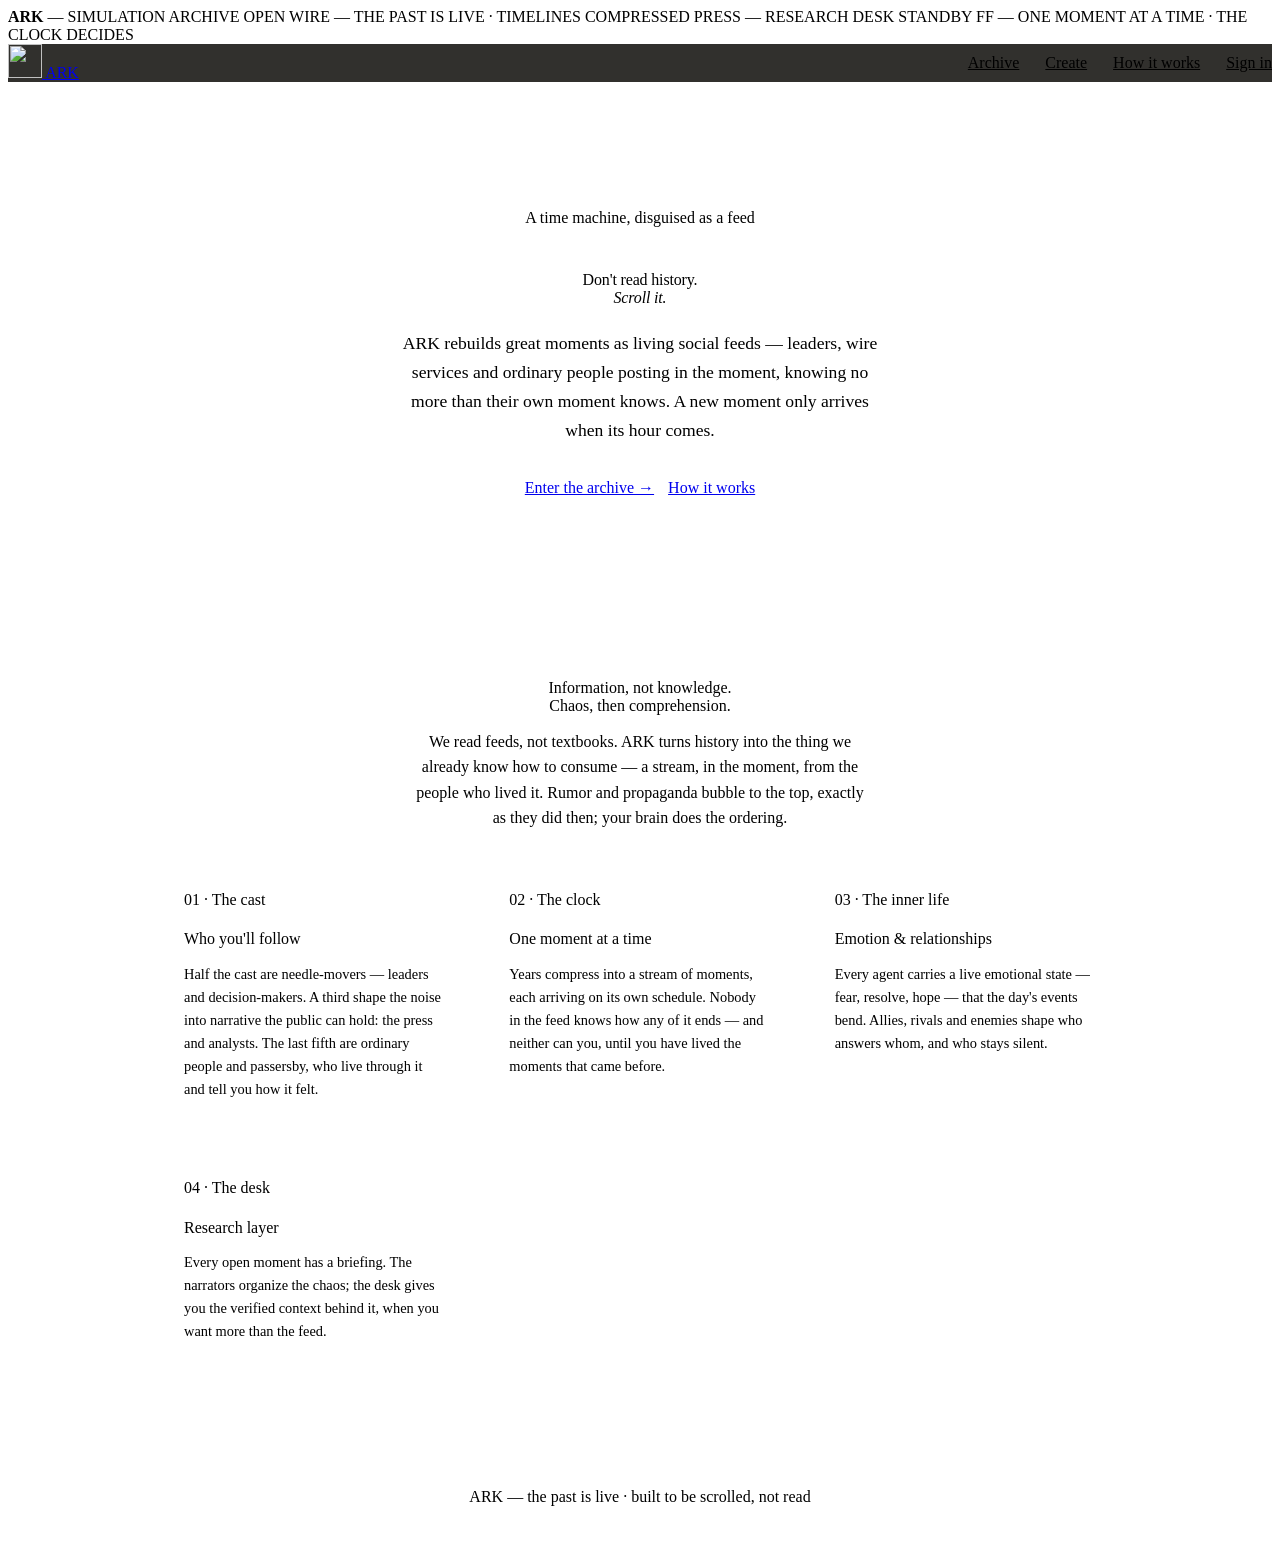
==== static/landing.html @ 7ae7fc06 "first commit" ====
<!DOCTYPE html>
<html lang="en">
<head>
<meta charset="UTF-8" />
<meta name="viewport" content="width=device-width, initial-scale=1.0" />
<meta name="theme-color" content="#100E0B" />
<meta name="description" content="ARK — a time machine disguised as a social feed. Don't read history. Scroll it." />
<link rel="icon" type="image/png" href="/icon-32.png" />
<link rel="icon" type="image/svg+xml" href="/logo.svg" />
<link rel="apple-touch-icon" href="/icon-192.png" />
<title>ARK — Don't read history. Scroll it.</title>
<link rel="preconnect" href="https://fonts.googleapis.com" />
<link rel="preconnect" href="https://fonts.gstatic.com" crossorigin />
<link href="https://fonts.googleapis.com/css2?family=Newsreader:ital,opsz,wght@0,6..72,400;0,6..72,500;0,6..72,600;1,6..72,400&family=Inter:wght@400;500;600;700&family=IBM+Plex+Mono:wght@400;500&display=swap" rel="stylesheet" />
<link rel="stylesheet" href="/styles.css" />
<style>
  .landing-page{max-width:960px;margin:0 auto;padding:0 20px}
  .landing-nav{
    position:sticky;top:0;z-index:50;background:rgba(16,14,11,.86);
    backdrop-filter:blur(14px);border-bottom:1px solid var(--ink-3);
  }
  .landing-nav .nav-in{display:flex;align-items:center;justify-content:space-between;height:var(--nav-h)}
  .landing-links{display:flex;gap:26px;align-items:center}
  .landing-links a{font:500 .875rem var(--sans);color:var(--paper-dim);padding:8px 0;transition:color .15s}
  .landing-links a:hover{color:var(--paper)}
  .landing-hero{padding:clamp(56px,10vw,120px) 0 40px;text-align:center}
  .landing-hero .kicker{
    display:inline-flex;align-items:center;gap:10px;margin-bottom:24px;
    border:1px solid var(--ink-3);border-radius:999px;padding:7px 16px;
  }
  .landing-hero .kicker .stamp{color:var(--gold)}
  .landing-hero h1{font:500 clamp(2.4rem,7vw,4.6rem)/1.03 var(--serif);letter-spacing:-.01em;text-wrap:balance}
  .landing-hero h1 em{font-style:italic;color:var(--gold)}
  .landing-hero p{max-width:54ch;margin:22px auto 0;color:var(--paper-dim);font-size:1.1rem;line-height:1.65}
  .landing-actions{margin-top:34px;display:flex;gap:14px;justify-content:center;flex-wrap:wrap}
  .landing-principles{margin:clamp(40px,8vw,80px) 0;border-top:1px solid var(--ink-3);padding-top:48px}
  .landing-principles h2{font:500 clamp(1.6rem,4vw,2.4rem)/1.1 var(--serif);text-align:center;text-wrap:balance}
  .landing-principles p.sub{color:var(--paper-dim);text-align:center;max-width:56ch;margin:14px auto 0;line-height:1.6}
  .landing-grid{display:grid;grid-template-columns:repeat(auto-fit,minmax(240px,1fr));gap:16px;margin-top:36px}
  .landing-card{border:1px solid var(--ink-3);border-radius:var(--r-card);background:var(--ink-2);padding:24px}
  .landing-card .stamp{color:var(--gold);margin-bottom:12px;display:block}
  .landing-card h4{font:600 1.05rem var(--sans);margin-bottom:8px}
  .landing-card p{color:var(--paper-dim);font-size:.9rem;line-height:1.6}
  .landing-foot{border-top:1px solid var(--ink-3);padding:26px 0 44px;text-align:center}
  .landing-foot .stamp{color:var(--paper-faint)}
</style>
</head>
<body>

<!-- LIVE TICKER -->
<div class="ticker" aria-hidden="true">
  <div class="ticker-track">
    <span class="stamp"><span class="live-dot"></span><b>ARK</b> — SIMULATION ARCHIVE OPEN</span>
    <span class="stamp">WIRE — THE PAST IS LIVE · TIMELINES COMPRESSED</span>
    <span class="stamp">PRESS — RESEARCH DESK STANDBY</span>
    <span class="stamp">FF — ONE MOMENT AT A TIME · THE CLOCK DECIDES</span>
  </div>
</div>

<nav class="landing-nav" aria-label="Primary navigation">
  <div class="wrap nav-in">
    <a class="logo" href="/" aria-label="ARK home">
      <span class="logo-mark"><img src="/logo.svg" alt="" width="34" height="34" /></span>
      <span class="logo-name">ARK</span>
    </a>
    <div class="landing-links">
      <a href="/#/home">Archive</a>
      <a href="/#/create">Create</a>
      <a href="#principles">How it works</a>
      <a href="/#/you" class="btn btn-ghost btn-sm" id="landingAuth">Sign in</a>
    </div>
  </div>
</nav>

<main class="landing-page">
  <section class="landing-hero">
    <span class="kicker"><span class="stamp">A time machine, disguised as a feed</span></span>
    <h1>Don't read history.<br /><em>Scroll it.</em></h1>
    <p>ARK rebuilds great moments as living social feeds — leaders, wire services and ordinary people posting in the moment, knowing no more than their own moment knows. A new moment only arrives when its hour comes.</p>
    <div class="landing-actions">
      <a href="/#/home" class="btn btn-gold">Enter the archive →</a>
      <a href="#principles" class="btn btn-ghost">How it works</a>
    </div>
  </section>

  <section class="landing-principles" id="principles">
    <h2>Information, not knowledge.<br />Chaos, then comprehension.</h2>
    <p class="sub">We read feeds, not textbooks. ARK turns history into the thing we already know how to consume — a stream, in the moment, from the people who lived it. Rumor and propaganda bubble to the top, exactly as they did then; your brain does the ordering.</p>
    <div class="landing-grid">
      <div class="landing-card">
        <span class="stamp">01 · The cast</span>
        <h4>Who you'll follow</h4>
        <p>Half the cast are needle-movers — leaders and decision-makers. A third shape the noise into narrative the public can hold: the press and analysts. The last fifth are ordinary people and passersby, who live through it and tell you how it felt.</p>
      </div>
      <div class="landing-card">
        <span class="stamp">02 · The clock</span>
        <h4>One moment at a time</h4>
        <p>Years compress into a stream of moments, each arriving on its own schedule. Nobody in the feed knows how any of it ends — and neither can you, until you have lived the moments that came before.</p>
      </div>
      <div class="landing-card">
        <span class="stamp">03 · The inner life</span>
        <h4>Emotion & relationships</h4>
        <p>Every agent carries a live emotional state — fear, resolve, hope — that the day's events bend. Allies, rivals and enemies shape who answers whom, and who stays silent.</p>
      </div>
      <div class="landing-card">
        <span class="stamp">04 · The desk</span>
        <h4>Research layer</h4>
        <p>Every open moment has a briefing. The narrators organize the chaos; the desk gives you the verified context behind it, when you want more than the feed.</p>
      </div>
    </div>
  </section>
</main>

<footer class="landing-foot">
  <span class="stamp">ARK — the past is live · built to be scrolled, not read</span>
</footer>

<script>
  (function () {
    try {
      var user = JSON.parse(localStorage.getItem("ark_user") || "null");
      var el = document.getElementById("landingAuth");
      if (el && user && user.handle) {
        el.textContent = "@" + user.handle;
        el.href = "/#/home";
        el.classList.add("following-on");
      }
    } catch (e) {}
  })();
</script>

</body>
</html>
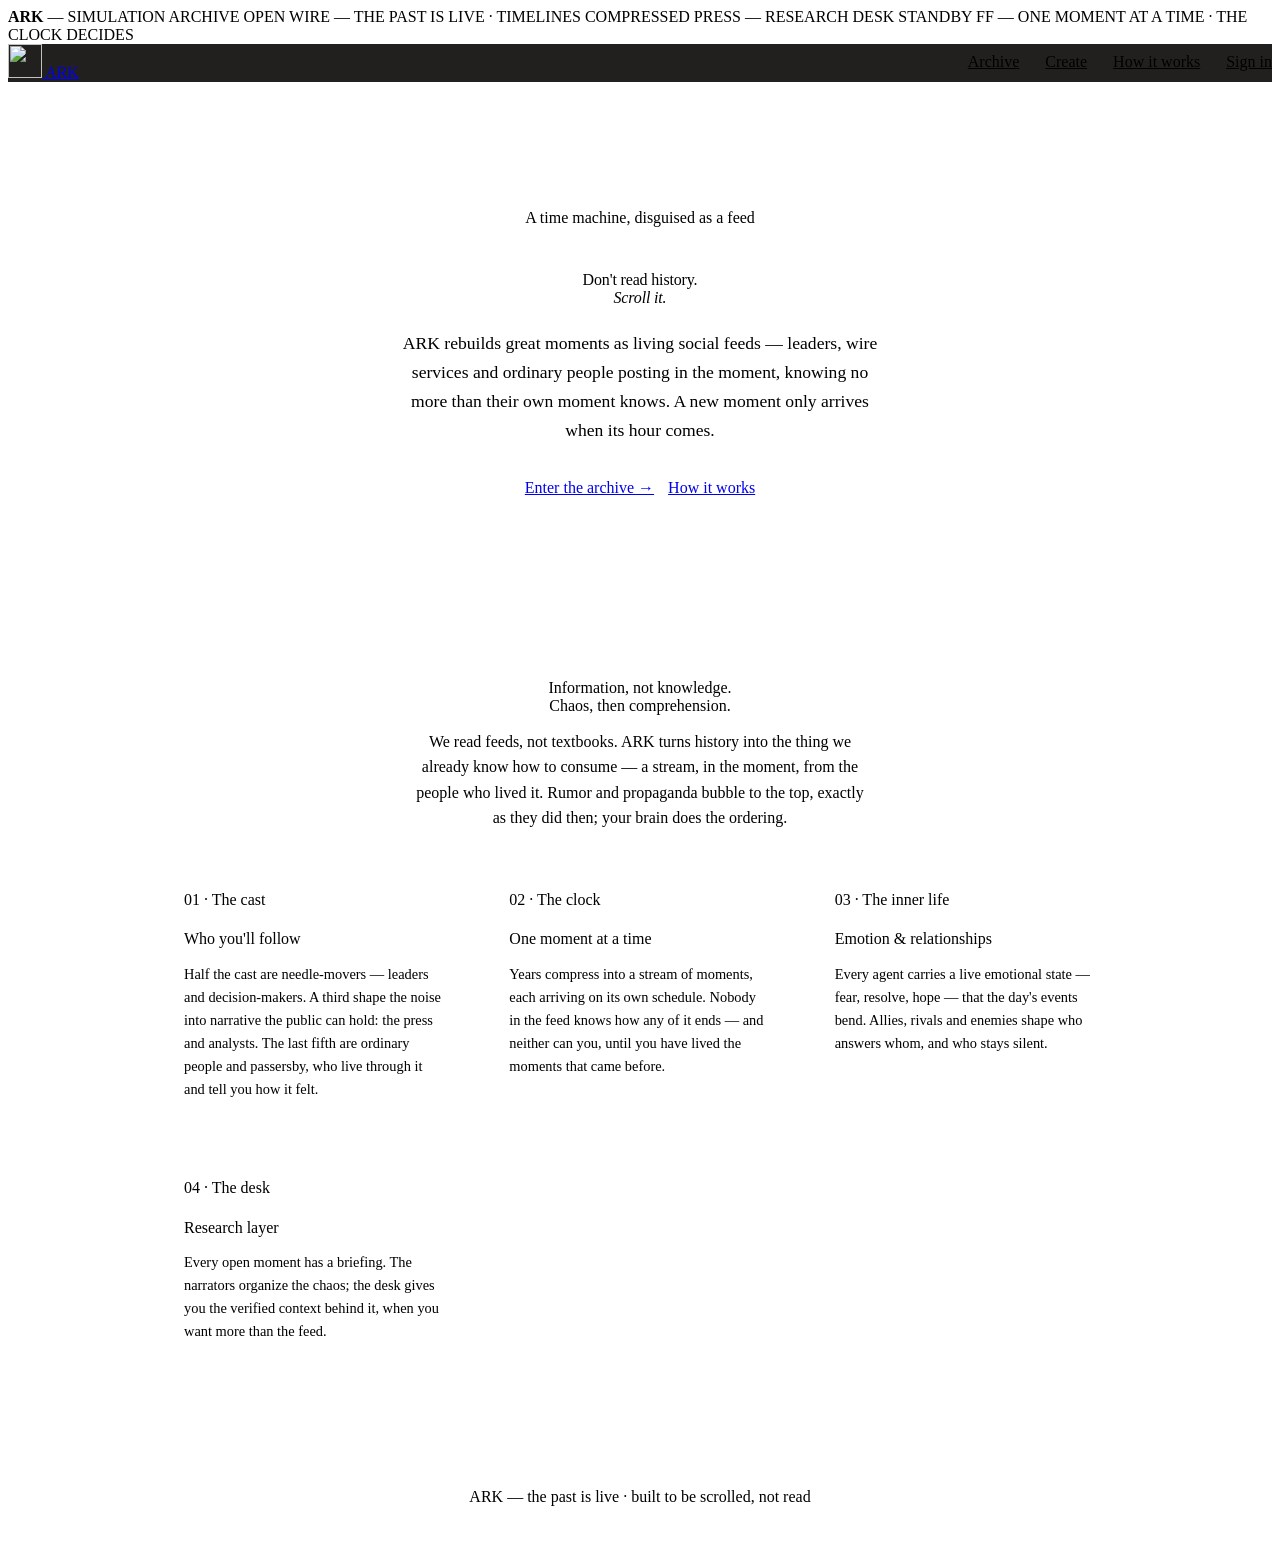
==== commit afce271a: "UI/UX overhaul: fix unreadable buttons, improve contrast, polish components - Ghost buttons: border-" ====
--- a/static/landing.html
+++ b/static/landing.html
@@ -16,13 +16,13 @@
 <style>
   .landing-page{max-width:960px;margin:0 auto;padding:0 20px}
   .landing-nav{
-    position:sticky;top:0;z-index:50;background:rgba(16,14,11,.86);
-    backdrop-filter:blur(14px);border-bottom:1px solid var(--ink-3);
+    position:sticky;top:0;z-index:50;background:rgba(16,14,11,.92);
+    backdrop-filter:blur(16px);-webkit-backdrop-filter:blur(16px);border-bottom:1px solid var(--ink-3);
   }
   .landing-nav .nav-in{display:flex;align-items:center;justify-content:space-between;height:var(--nav-h)}
   .landing-links{display:flex;gap:26px;align-items:center}
-  .landing-links a{font:500 .875rem var(--sans);color:var(--paper-dim);padding:8px 0;transition:color .15s}
-  .landing-links a:hover{color:var(--paper)}
+  .landing-links a{font:500 .875rem var(--sans);color:var(--paper-dim);padding:8px 0;transition:color .15s;border-bottom:2px solid transparent}
+  .landing-links a:hover{color:var(--paper);border-bottom-color:var(--ink-5)}
   .landing-hero{padding:clamp(56px,10vw,120px) 0 40px;text-align:center}
   .landing-hero .kicker{
     display:inline-flex;align-items:center;gap:10px;margin-bottom:24px;
@@ -37,7 +37,8 @@
   .landing-principles h2{font:500 clamp(1.6rem,4vw,2.4rem)/1.1 var(--serif);text-align:center;text-wrap:balance}
   .landing-principles p.sub{color:var(--paper-dim);text-align:center;max-width:56ch;margin:14px auto 0;line-height:1.6}
   .landing-grid{display:grid;grid-template-columns:repeat(auto-fit,minmax(240px,1fr));gap:16px;margin-top:36px}
-  .landing-card{border:1px solid var(--ink-3);border-radius:var(--r-card);background:var(--ink-2);padding:24px}
+  .landing-card{border:1px solid var(--ink-4);border-radius:var(--r-card);background:var(--ink-2);padding:24px;transition:border-color .2s,border-radius .2s}
+  .landing-card:hover{border-color:var(--ink-5)}
   .landing-card .stamp{color:var(--gold);margin-bottom:12px;display:block}
   .landing-card h4{font:600 1.05rem var(--sans);margin-bottom:8px}
   .landing-card p{color:var(--paper-dim);font-size:.9rem;line-height:1.6}
